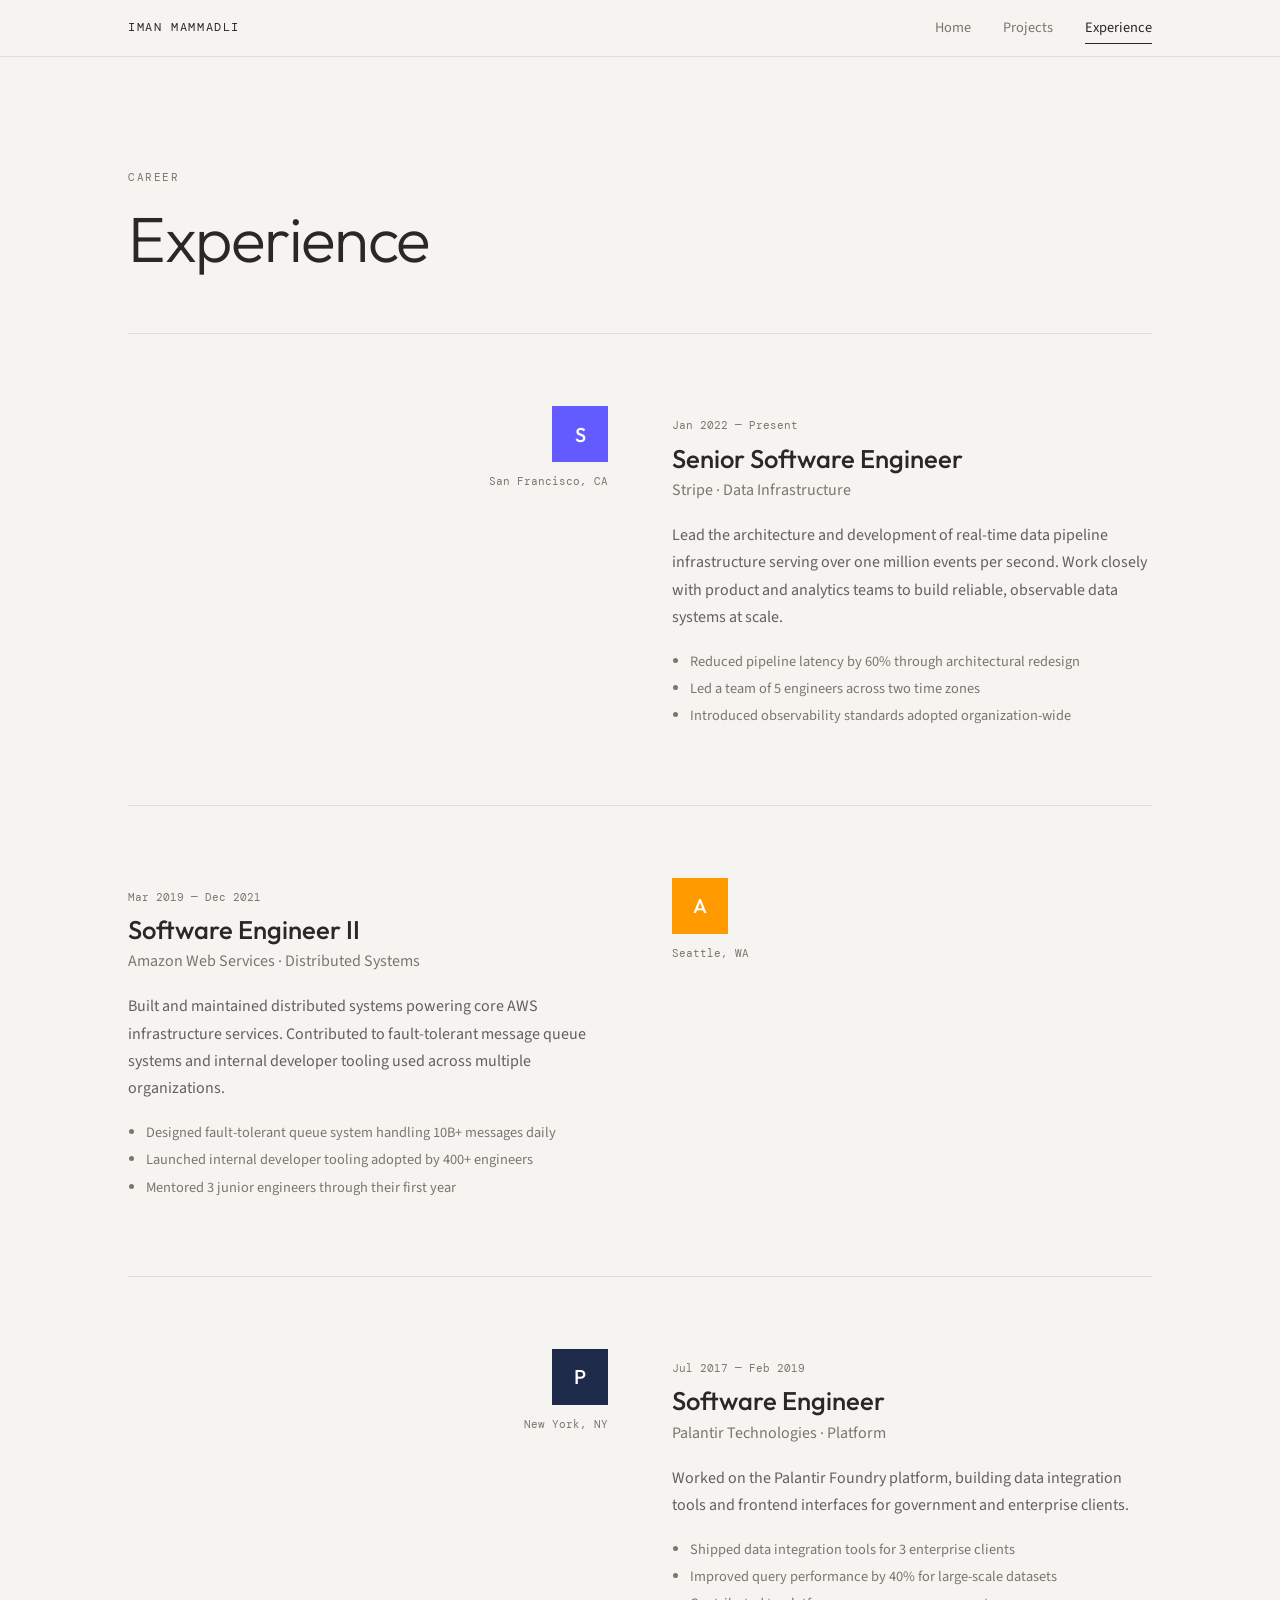
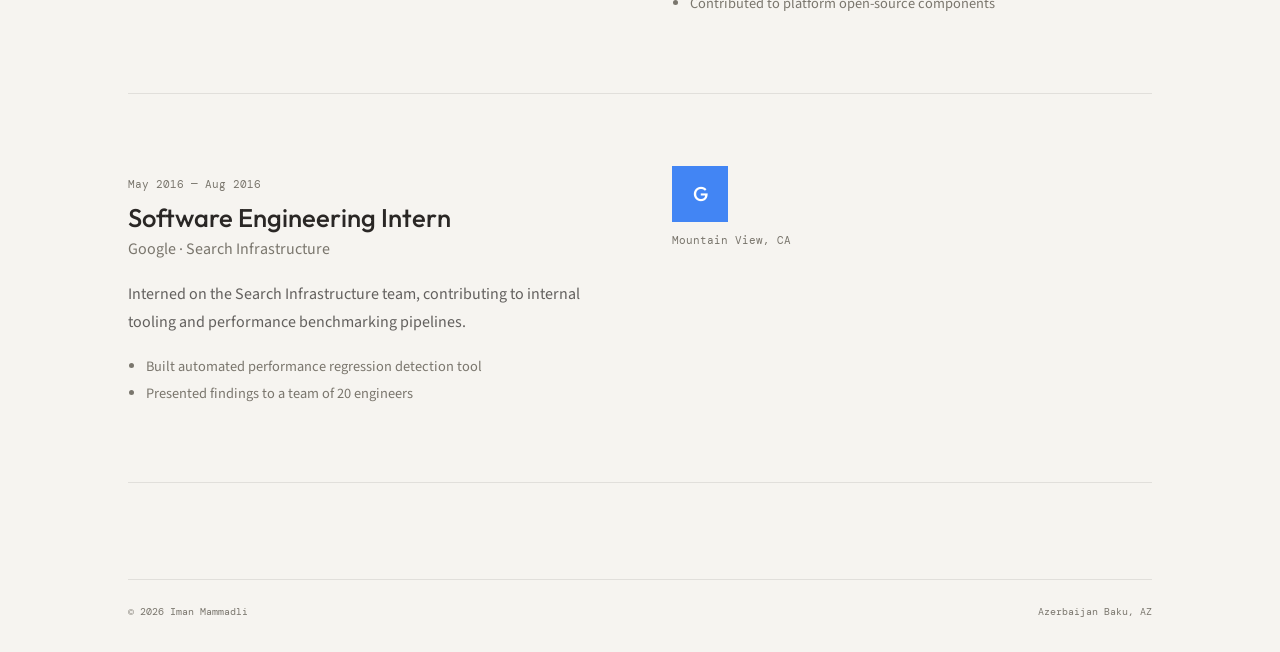
==== experience.html @ a5040235 "Initial website" ====
<!DOCTYPE html>
<html lang="en">
<head>
  <meta charset="UTF-8">
  <meta name="viewport" content="width=device-width, initial-scale=1.0">
  <title>Experience — Iman Mammadli</title>
  <link rel="preconnect" href="https://fonts.googleapis.com">
  <link rel="preconnect" href="https://fonts.gstatic.com" crossorigin>
  <link href="https://fonts.googleapis.com/css2?family=Outfit:wght@300;400;500;600&family=Source+Sans+3:ital,wght@0,300;0,400;0,600;1,300&family=DM+Mono:ital,wght@0,400;0,500;1,400&display=swap" rel="stylesheet">
  <link rel="stylesheet" href="theme.css">
</head>
<body>
  <header class="nav">
    <div class="container nav-inner">
      <a class="brand" href="index.html">Iman Mammadli</a>
      <nav class="nav-links">
        <a href="index.html">Home</a>
        <a href="projects.html">Projects</a>
        <a class="active" href="experience.html">Experience</a>
      </nav>
    </div>
  </header>

  <main class="page">
    <div class="container">
      <p class="eyebrow">Career</p>
      <h1 class="page-title experience-title">Experience</h1>

      <div class="experience-list">
        <article class="experience-item">
          <div class="experience-logo-wrap"><div class="company-logo stripe">S</div><p class="mono muted">San Francisco, CA</p></div>
          <div class="experience-content">
            <p class="mono muted">Jan 2022 — Present</p>
            <h2>Senior Software Engineer</h2>
            <p class="company">Stripe · Data Infrastructure</p>
            <p class="description">Lead the architecture and development of real-time data pipeline infrastructure serving over one million events per second. Work closely with product and analytics teams to build reliable, observable data systems at scale.</p>
            <ul>
              <li>Reduced pipeline latency by 60% through architectural redesign</li>
              <li>Led a team of 5 engineers across two time zones</li>
              <li>Introduced observability standards adopted organization-wide</li>
            </ul>
          </div>
        </article>

        <article class="experience-item reverse">
          <div class="experience-logo-wrap"><div class="company-logo aws">A</div><p class="mono muted">Seattle, WA</p></div>
          <div class="experience-content">
            <p class="mono muted">Mar 2019 — Dec 2021</p>
            <h2>Software Engineer II</h2>
            <p class="company">Amazon Web Services · Distributed Systems</p>
            <p class="description">Built and maintained distributed systems powering core AWS infrastructure services. Contributed to fault-tolerant message queue systems and internal developer tooling used across multiple organizations.</p>
            <ul>
              <li>Designed fault-tolerant queue system handling 10B+ messages daily</li>
              <li>Launched internal developer tooling adopted by 400+ engineers</li>
              <li>Mentored 3 junior engineers through their first year</li>
            </ul>
          </div>
        </article>

        <article class="experience-item">
          <div class="experience-logo-wrap"><div class="company-logo palantir">P</div><p class="mono muted">New York, NY</p></div>
          <div class="experience-content">
            <p class="mono muted">Jul 2017 — Feb 2019</p>
            <h2>Software Engineer</h2>
            <p class="company">Palantir Technologies · Platform</p>
            <p class="description">Worked on the Palantir Foundry platform, building data integration tools and frontend interfaces for government and enterprise clients.</p>
            <ul>
              <li>Shipped data integration tools for 3 enterprise clients</li>
              <li>Improved query performance by 40% for large-scale datasets</li>
              <li>Contributed to platform open-source components</li>
            </ul>
          </div>
        </article>

        <article class="experience-item reverse">
          <div class="experience-logo-wrap"><div class="company-logo google">G</div><p class="mono muted">Mountain View, CA</p></div>
          <div class="experience-content">
            <p class="mono muted">May 2016 — Aug 2016</p>
            <h2>Software Engineering Intern</h2>
            <p class="company">Google · Search Infrastructure</p>
            <p class="description">Interned on the Search Infrastructure team, contributing to internal tooling and performance benchmarking pipelines.</p>
            <ul>
              <li>Built automated performance regression detection tool</li>
              <li>Presented findings to a team of 20 engineers</li>
            </ul>
          </div>
        </article>
      </div>
    </div>
  </main>

  <footer class="container footer">
    <span class="mono">© 2026 Iman Mammadli</span>
    <span class="mono">Azerbaijan Baku, AZ</span>
  </footer>
</body>
</html>
---- theme.css ----
@import url('https://fonts.googleapis.com/css2?family=Outfit:wght@300;400;500;600&family=Source+Sans+3:ital,wght@0,300;0,400;0,600;1,300&family=DM+Mono:ital,wght@0,400;0,500;1,400&display=swap');

:root {
  --background: #F6F4F0;
  --foreground: #2A2725;
  --card: #EFECE7;
  --muted: #E4E0D9;
  --muted-foreground: #7A766D;
  --border: rgba(42, 39, 37, 0.10);
  --ui: #C4897A;
  --data: #7A9BB8;
  --web: #C4A96A;
  --mobile: #8BAF8A;
  --other: #9B8EA5;
}

* { box-sizing: border-box; }
html { font-size: 16px; scroll-behavior: smooth; }
body {
  margin: 0;
  background: var(--background);
  color: var(--foreground);
  font-family: 'Source Sans 3', sans-serif;
  line-height: 1.5;
}
h1,h2,h3 { font-family: 'Outfit', sans-serif; margin-top: 0; }
a { color: inherit; text-decoration: none; }
button { font: inherit; }
.container { width: min(100% - 3rem, 64rem); margin-inline: auto; }

.nav {
  position: sticky; top: 0; z-index: 10;
  background: rgba(246,244,240,.94);
  backdrop-filter: blur(8px);
  border-bottom: 1px solid var(--border);
}
.nav-inner { height: 3.5rem; display:flex; align-items:center; justify-content:space-between; }
.brand, .eyebrow, .mono { font-family:'DM Mono', monospace; }
.brand { font-size:.72rem; letter-spacing:.14em; text-transform:uppercase; }
.nav-links { display:flex; gap:2rem; }
.nav-links a { font-size:.9rem; color:var(--muted-foreground); position:relative; }
.nav-links a:hover, .nav-links .active { color:var(--foreground); }
.nav-links .active::after { content:""; position:absolute; left:0; right:0; bottom:-.35rem; height:1px; background:var(--foreground); }

.section { padding:5rem 0; }
.hero { padding-top:7rem; padding-bottom:5.5rem; }
.bordered { border-top:1px solid var(--border); }
.eyebrow {
  margin:0 0 1.5rem;
  color:var(--muted-foreground);
  font-size:.68rem;
  letter-spacing:.14em;
  text-transform:uppercase;
}
h1 { font-size:clamp(3.5rem, 10vw, 7rem); line-height:.94; font-weight:300; letter-spacing:-.02em; margin-bottom:2.5rem; }
h2 { font-size:clamp(2rem, 4vw, 3rem); line-height:1.1; font-weight:300; }
.rule { border-top:1px solid var(--border); margin-bottom:3rem; }

.hero-grid { display:grid; grid-template-columns:1fr auto; gap:5rem; align-items:start; }
.lead { max-width:34rem; font-size:1.1rem; line-height:1.7; color:rgba(42,39,37,.72); margin:0 0 2rem; }
.lead.small { max-width:30rem; }
.socials { display:flex; flex-wrap:wrap; gap:1.5rem; margin-bottom:2rem; }
.socials a, .view-all, .mobile-view-all { color:var(--muted-foreground); font-size:.9rem; }
.socials a:hover, .view-all:hover, .mobile-view-all:hover { color:var(--foreground); }
.button {
  display:inline-flex; align-items:center;
  border:1px solid rgba(42,39,37,.25);
  padding:.65rem 1.25rem;
  font-size:.9rem;
  transition:.2s ease;
}
.button:hover { background:var(--foreground); color:var(--background); }
.profile { text-align:center; }
.profile-image {
  width:13rem; height:16rem;
  background:#DDD9D3;
  display:grid; place-items:center;
  color:#A8A29A;
  font:300 4rem 'Outfit', sans-serif;
}
.profile .mono { margin-top:.75rem; font-size:.68rem; color:var(--muted-foreground); }

.section-header { display:flex; justify-content:space-between; align-items:end; margin-bottom:3rem; }
.section-header h2 { margin-bottom:0; }

.project-grid { display:grid; grid-template-columns:repeat(2,1fr); gap:1.5rem; }
.project-card { display:flex; flex-direction:column; background:var(--card); }
.project-image {
  aspect-ratio:4/3; display:grid; place-items:center;
  background:#E1DDD7; color:#A39D95;
  font:300 2rem 'Outfit', sans-serif;
}
.project-body { padding:1.25rem; display:flex; flex-direction:column; flex:1; }
.project-meta { display:flex; justify-content:space-between; align-items:center; gap:1rem; margin-bottom:.75rem; font:.68rem 'DM Mono',monospace; color:var(--muted-foreground); }
.category { padding:.12rem .45rem; background:rgba(255,255,255,.25); }
.category.ui { color:var(--ui); background:rgba(196,137,122,.10); }
.category.data { color:var(--data); background:rgba(122,155,184,.10); }
.category.web { color:var(--web); background:rgba(196,169,106,.12); }
.category.mobile { color:var(--mobile); background:rgba(139,175,138,.12); }
.project-body h3 { font-size:1.25rem; font-weight:500; margin-bottom:.5rem; }
.project-body p, .horizontal-body p { color:var(--muted-foreground); font-size:.9rem; line-height:1.65; }
.tags { display:flex; flex-wrap:wrap; gap:.4rem; margin-top:auto; padding-top:1rem; }
.tags span { background:var(--muted); color:var(--muted-foreground); padding:.12rem .45rem; font:.62rem 'DM Mono',monospace; }
.mobile-view-all { display:none; margin-top:2rem; }

.latest-experience { display:grid; grid-template-columns:auto 1fr; gap:4rem; align-items:start; }
.company-logo { width:3.5rem; height:3.5rem; display:grid; place-items:center; color:#fff; font:500 1.25rem 'Outfit',sans-serif; }
.stripe { background:#635BFF; }
.aws { background:#FF9900; }
.palantir { background:#1D2A4A; }
.google { background:#4285F4; }
.muted { color:var(--muted-foreground); font-size:.68rem; }
.latest-experience h3, .experience-content h2 { font-size:1.6rem; font-weight:500; margin:.35rem 0; }
.company { color:var(--muted-foreground); margin:.1rem 0 1.2rem; }
.description { max-width:38rem; color:rgba(42,39,37,.72); line-height:1.7; }
ul { padding-left:1.1rem; margin-bottom:0; }
li { color:var(--muted-foreground); font-size:.9rem; margin:.35rem 0; }

.contact h2 { margin-bottom:1rem; }
.contact-links {
  display:flex;
  align-items:center;
  flex-wrap:wrap;
  gap:1.25rem;
  margin-top:2.5rem;
}
.contact-email {
  display:inline-flex;
  align-items:center;
  gap:.6rem;
  min-height:2.7rem;
  border:1px solid rgba(42,39,37,.25);
  padding:.65rem 1.1rem;
  color:var(--foreground);
  font-size:.82rem;
  transition:.2s ease;
}
.contact-email:hover {
  background:var(--foreground);
  color:var(--background);
}
.contact-email svg {
  width:1rem;
  height:1rem;
  fill:none;
  stroke:currentColor;
  stroke-width:1.5;
  stroke-linecap:round;
  stroke-linejoin:round;
}
.contact-social {
  width:1.2rem;
  height:1.2rem;
  display:inline-flex;
  align-items:center;
  justify-content:center;
  color:var(--muted-foreground);
  transition:.2s ease;
}
.contact-social:hover { color:var(--foreground); }
.contact-social svg {
  width:1rem;
  height:1rem;
  fill:none;
  stroke:currentColor;
  stroke-width:1.5;
  stroke-linecap:round;
  stroke-linejoin:round;
}
.footer { border-top:1px solid var(--border); padding:1.5rem 0 2rem; display:flex; justify-content:space-between; color:var(--muted-foreground); font-size:.65rem; }

.page { padding:7rem 0 6rem; }
.page-title { font-size:clamp(2.5rem,5vw,4rem); margin-bottom:3rem; }
.filters { display:flex; flex-wrap:wrap; gap:.5rem; border-bottom:1px solid var(--border); padding-bottom:2.5rem; margin-bottom:2.5rem; }
.filter {
  cursor:pointer; background:transparent; border:1px solid var(--border);
  color:var(--muted-foreground); padding:.45rem .8rem; font:.65rem 'DM Mono',monospace;
}
.filter:hover, .filter.active { border-color:var(--foreground); color:var(--foreground); }
.project-list { display:flex; flex-direction:column; gap:1rem; }
.horizontal-project {
  display:flex; overflow:hidden; background:var(--card);
  border-left:3px solid var(--border);
}
.horizontal-project[hidden] { display:none; }
.horizontal-project[data-category="Data Engineering"] { border-left-color:var(--data); }
.horizontal-project[data-category="UI/UX"] { border-left-color:var(--ui); }
.horizontal-project[data-category="Web Development"] { border-left-color:var(--web); }
.horizontal-project[data-category="Mobile Development"] { border-left-color:var(--mobile); }
.horizontal-image { width:16rem; flex-shrink:0; background:#E1DDD7; display:grid; place-items:center; color:#A39D95; font:300 1.6rem 'Outfit',sans-serif; }
.horizontal-body { padding:1.5rem; }
.horizontal-body h2 { font-size:1.5rem; font-weight:500; margin:.3rem 0 .5rem; }
.horizontal-body .tags { padding-top:0; margin-top:0; }

.experience-title { margin-bottom:4rem; }
.experience-list { border-bottom:1px solid var(--border); }
.experience-item { display:grid; grid-template-columns:1fr 1fr; gap:4rem; padding:4.5rem 0; border-top:1px solid var(--border); }
.experience-item .experience-logo-wrap { display:flex; flex-direction:column; align-items:flex-end; }
.experience-item.reverse .experience-logo-wrap { order:2; align-items:flex-start; }
.experience-item.reverse .experience-content { order:1; }
.experience-item .experience-content { max-width:34rem; }
.experience-content h2 { margin:.35rem 0; }
.experience-content .description { margin:1.25rem 0; }

@media (max-width: 700px) {
  .container { width:min(100% - 2rem, 64rem); }
  .nav-links { gap:1rem; }
  .nav-links a { font-size:.78rem; }
  .hero { padding-top:5rem; }
  .hero-grid { grid-template-columns:1fr; gap:3rem; }
  .profile { display:none; }
  .section { padding:4rem 0; }
  .section-header { margin-bottom:2rem; }
  .section-header .view-all { display:none; }
  .project-grid { grid-template-columns:1fr; }
  .mobile-view-all { display:inline-block; }
  .latest-experience { grid-template-columns:1fr; gap:1.5rem; }
  .latest-experience .company-logo { margin-bottom:.25rem; }
  .footer { gap:1rem; }
  .page { padding-top:5rem; }
  .horizontal-project { flex-direction:column; }
  .horizontal-image { width:100%; height:13rem; }
  .experience-item,
  .experience-item.reverse {
    display:flex; flex-direction:column; gap:1.5rem; padding:3rem 0;
  }
  .experience-item .experience-logo-wrap,
  .experience-item.reverse .experience-logo-wrap {
    order:0; align-items:flex-start;
  }
  .experience-item .experience-content,
  .experience-item.reverse .experience-content { order:1; }
}
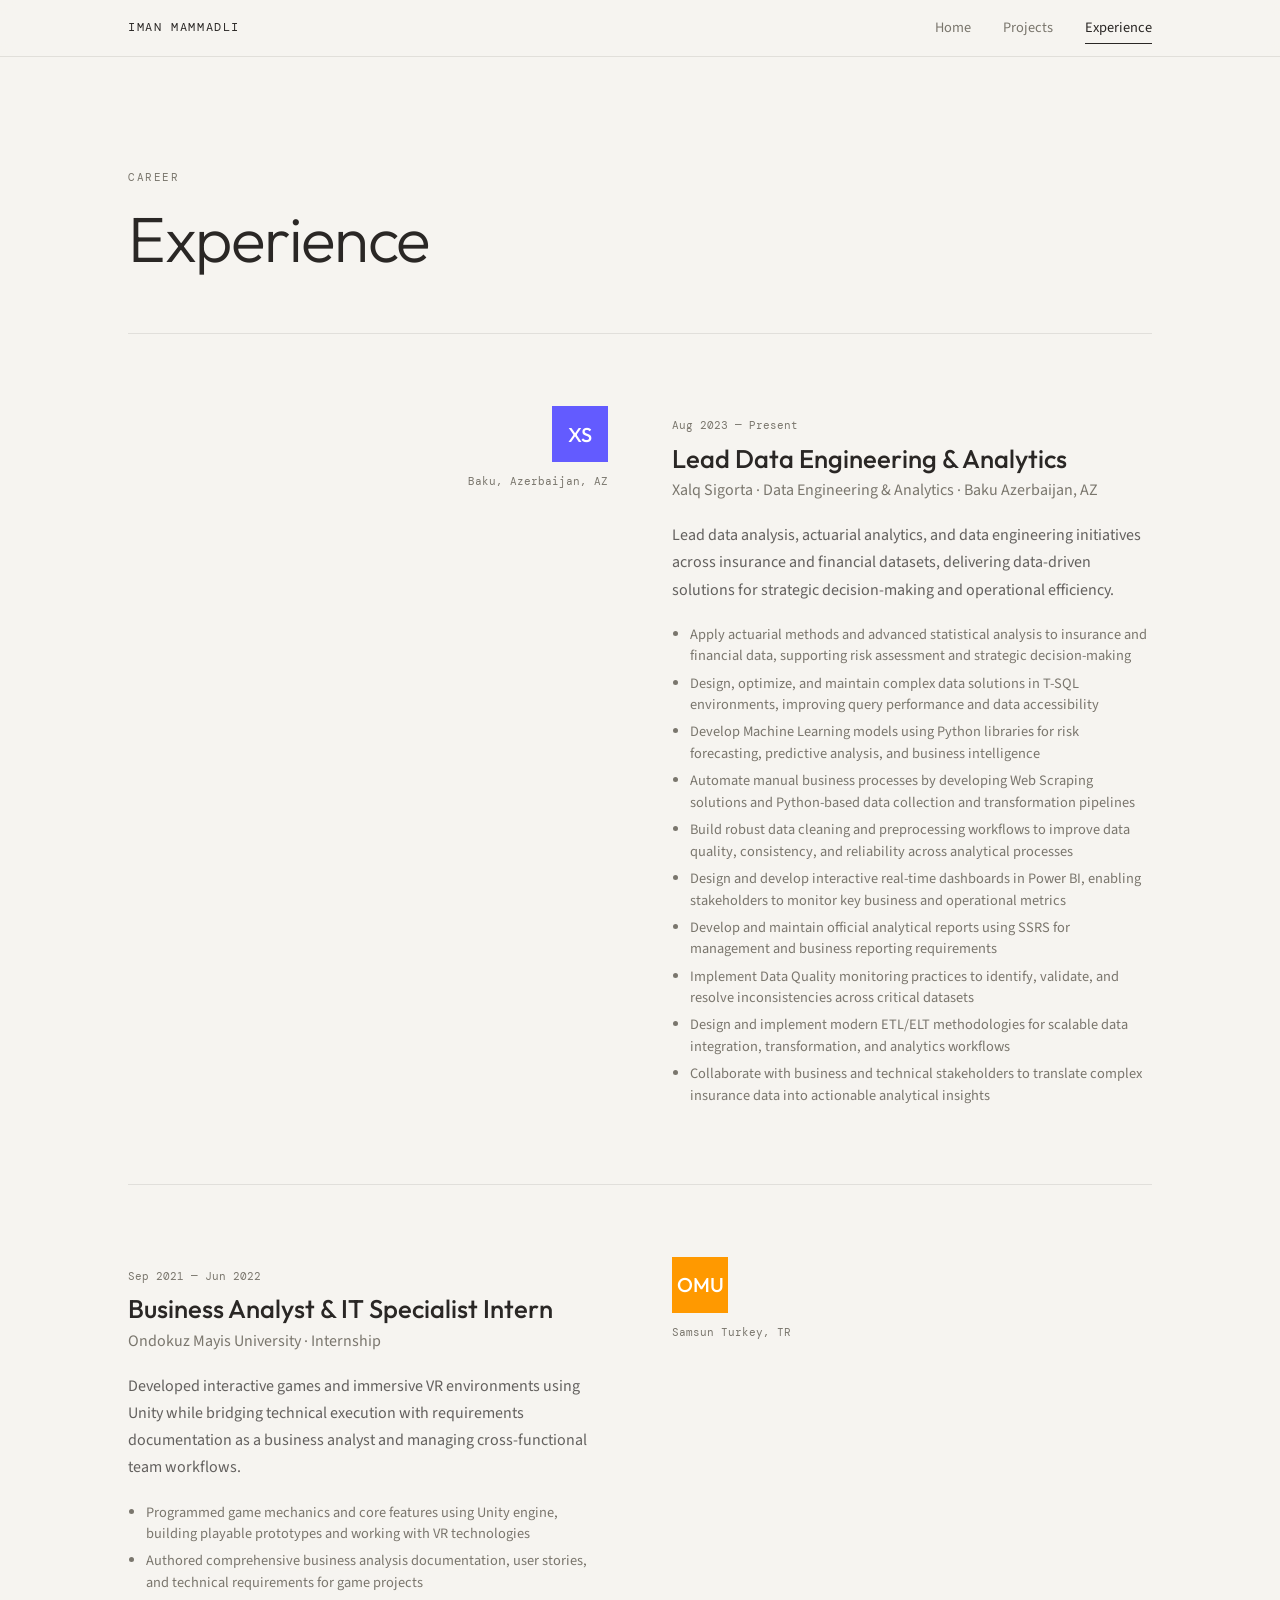
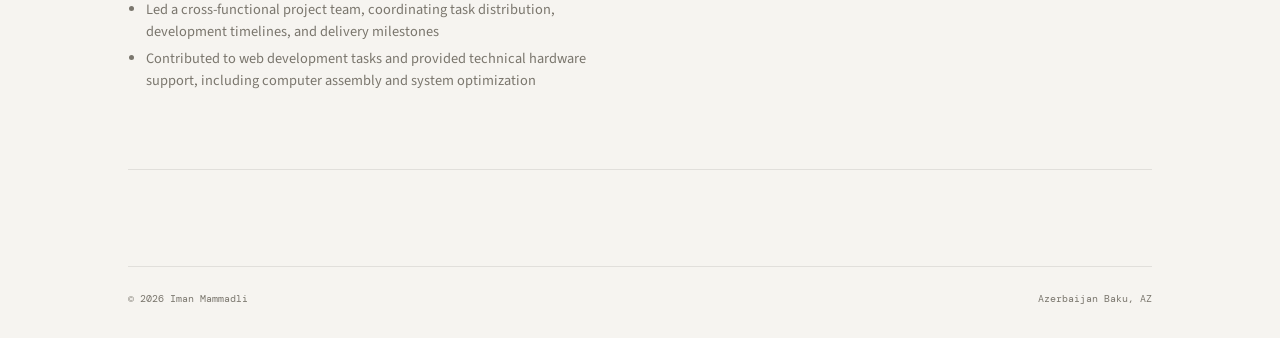
==== commit 97f635ce: "Update Work Experiences experience.html" ====
--- a/experience.html
+++ b/experience.html
@@ -28,60 +28,78 @@
 
       <div class="experience-list">
         <article class="experience-item">
-          <div class="experience-logo-wrap"><div class="company-logo stripe">S</div><p class="mono muted">San Francisco, CA</p></div>
+          <div class="experience-logo-wrap"><div class="company-logo stripe">XS</div><p class="mono muted">Baku, Azerbaijan, AZ</p></div>
           <div class="experience-content">
-            <p class="mono muted">Jan 2022 — Present</p>
-            <h2>Senior Software Engineer</h2>
-            <p class="company">Stripe · Data Infrastructure</p>
-            <p class="description">Lead the architecture and development of real-time data pipeline infrastructure serving over one million events per second. Work closely with product and analytics teams to build reliable, observable data systems at scale.</p>
-            <ul>
-              <li>Reduced pipeline latency by 60% through architectural redesign</li>
-              <li>Led a team of 5 engineers across two time zones</li>
-              <li>Introduced observability standards adopted organization-wide</li>
-            </ul>
+            <p class="mono muted">Aug 2023 — Present</p>
+            <h2>Lead Data Engineering & Analytics</h2>
+            <p class="company">Xalq Sigorta · Data Engineering & Analytics · Baku Azerbaijan, AZ</p>
+            <p class="description">Lead data analysis, actuarial analytics, and data engineering initiatives across insurance and financial datasets, delivering data-driven solutions for strategic decision-making and operational efficiency.</p>
+              <ul>
+                  <li>
+                    Apply actuarial methods and advanced statistical analysis to insurance and
+                        financial data, supporting risk assessment and strategic decision-making
+                  </li>
+
+                  <li>
+                  Design, optimize, and maintain complex data solutions in T-SQL environments,
+                  improving query performance and data accessibility
+                  </li>
+
+                  <li>
+                  Develop Machine Learning models using Python libraries for risk forecasting,
+                  predictive analysis, and business intelligence
+                  </li>
+
+                  <li>
+                  Automate manual business processes by developing Web Scraping solutions and
+                  Python-based data collection and transformation pipelines
+                  </li>
+
+                  <li>
+                  Build robust data cleaning and preprocessing workflows to improve data quality,
+                  consistency, and reliability across analytical processes
+                  </li>
+
+                  <li>
+                  Design and develop interactive real-time dashboards in Power BI, enabling
+                  stakeholders to monitor key business and operational metrics
+                  </li>
+
+                  <li>
+                  Develop and maintain official analytical reports using SSRS for management
+                  and business reporting requirements
+                  </li>
+
+                  <li>
+                  Implement Data Quality monitoring practices to identify, validate, and resolve
+                  inconsistencies across critical datasets
+                  </li>
+
+                  <li>
+                  Design and implement modern ETL/ELT methodologies for scalable data integration,
+                  transformation, and analytics workflows
+                  </li>
+
+                  <li>
+                  Collaborate with business and technical stakeholders to translate complex
+                  insurance data into actionable analytical insights
+                  </li>
+                </ul>
           </div>
         </article>
 
         <article class="experience-item reverse">
-          <div class="experience-logo-wrap"><div class="company-logo aws">A</div><p class="mono muted">Seattle, WA</p></div>
+          <div class="experience-logo-wrap"><div class="company-logo aws">OMU</div><p class="mono muted">Samsun Turkey, TR</p></div>
           <div class="experience-content">
-            <p class="mono muted">Mar 2019 — Dec 2021</p>
-            <h2>Software Engineer II</h2>
-            <p class="company">Amazon Web Services · Distributed Systems</p>
-            <p class="description">Built and maintained distributed systems powering core AWS infrastructure services. Contributed to fault-tolerant message queue systems and internal developer tooling used across multiple organizations.</p>
+            <p class="mono muted">Sep 2021 — Jun 2022</p>
+            <h2>Business Analyst & IT Specialist Intern</h2>
+            <p class="company">Ondokuz Mayis University · Internship</p>
+            <p class="description">Developed interactive games and immersive VR environments using Unity while bridging technical execution with requirements documentation as a business analyst and managing cross-functional team workflows.</p>
             <ul>
-              <li>Designed fault-tolerant queue system handling 10B+ messages daily</li>
-              <li>Launched internal developer tooling adopted by 400+ engineers</li>
-              <li>Mentored 3 junior engineers through their first year</li>
-            </ul>
-          </div>
-        </article>
-
-        <article class="experience-item">
-          <div class="experience-logo-wrap"><div class="company-logo palantir">P</div><p class="mono muted">New York, NY</p></div>
-          <div class="experience-content">
-            <p class="mono muted">Jul 2017 — Feb 2019</p>
-            <h2>Software Engineer</h2>
-            <p class="company">Palantir Technologies · Platform</p>
-            <p class="description">Worked on the Palantir Foundry platform, building data integration tools and frontend interfaces for government and enterprise clients.</p>
-            <ul>
-              <li>Shipped data integration tools for 3 enterprise clients</li>
-              <li>Improved query performance by 40% for large-scale datasets</li>
-              <li>Contributed to platform open-source components</li>
-            </ul>
-          </div>
-        </article>
-
-        <article class="experience-item reverse">
-          <div class="experience-logo-wrap"><div class="company-logo google">G</div><p class="mono muted">Mountain View, CA</p></div>
-          <div class="experience-content">
-            <p class="mono muted">May 2016 — Aug 2016</p>
-            <h2>Software Engineering Intern</h2>
-            <p class="company">Google · Search Infrastructure</p>
-            <p class="description">Interned on the Search Infrastructure team, contributing to internal tooling and performance benchmarking pipelines.</p>
-            <ul>
-              <li>Built automated performance regression detection tool</li>
-              <li>Presented findings to a team of 20 engineers</li>
+              <li>Programmed game mechanics and core features using Unity engine, building playable prototypes and working with VR technologies</li>
+              <li>Authored comprehensive business analysis documentation, user stories, and technical requirements for game projects</li>
+              <li>Led a cross-functional project team, coordinating task distribution, development timelines, and delivery milestones</li>
+              <li>Contributed to web development tasks and provided technical hardware support, including computer assembly and system optimization</li>
             </ul>
           </div>
         </article>
